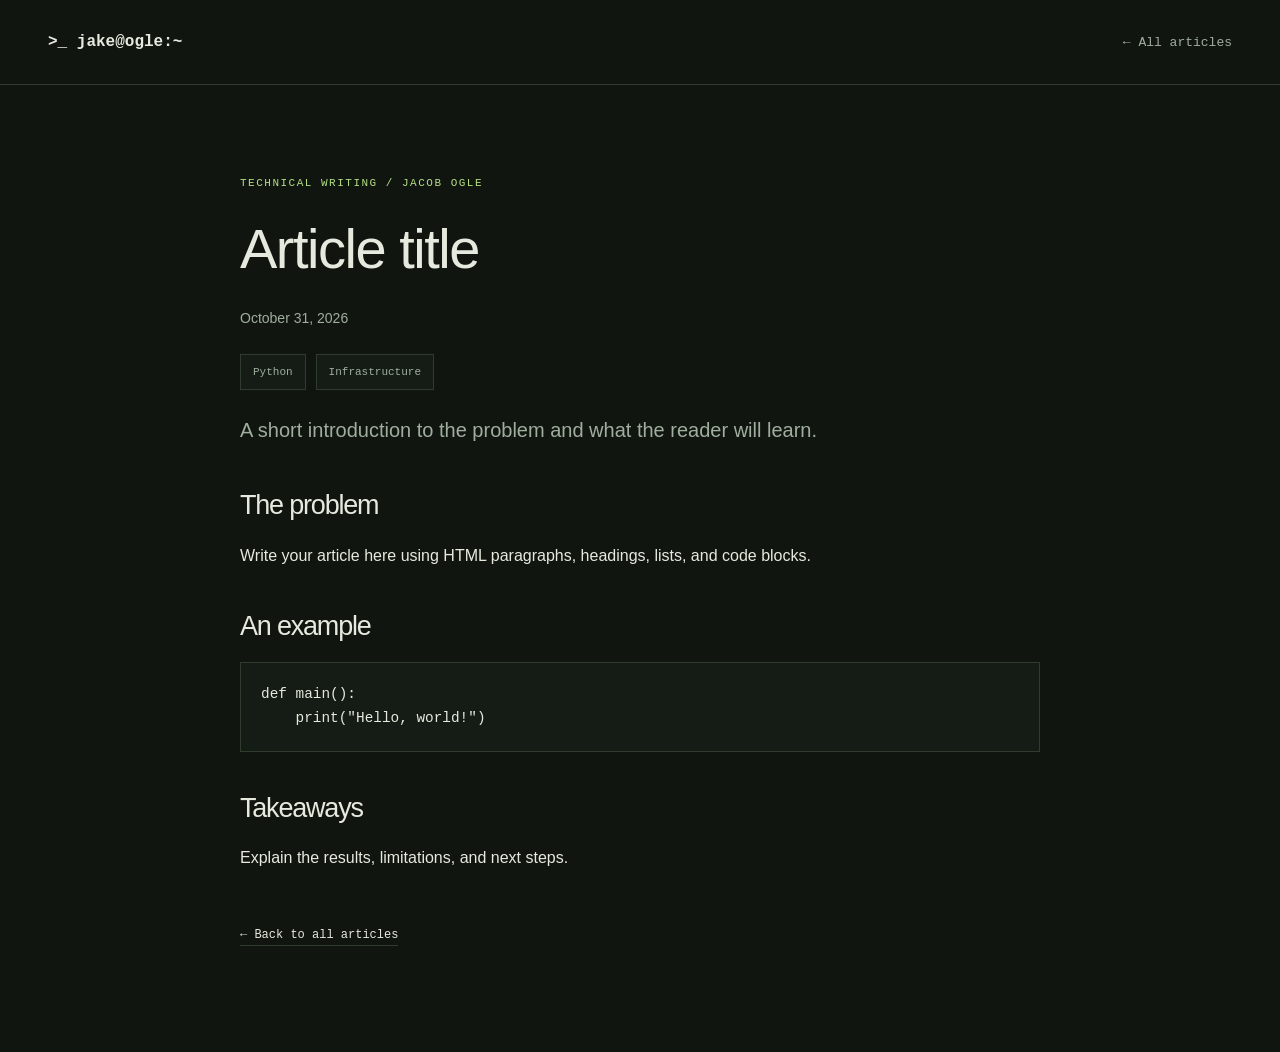
==== blog/_template.html @ c6963bb5 "Add tagged technical blog section and update location" ====
<!doctype html>
<html lang="en">
<head>
  <meta charset="utf-8">
  <meta name="viewport" content="width=device-width, initial-scale=1">
  <!-- Remove noindex from your published copy. -->
  <meta name="robots" content="noindex">
  <meta name="description" content="Replace with a short article summary.">
  <title>Article title | Jacob Ogle</title>
  <link rel="icon" href="../assets/favicon.svg" type="image/svg+xml">
  <link rel="stylesheet" href="../styles.css">
</head>
<body>
<a class="skip" href="#main">Skip to content</a>
<header class="site-header">
  <a class="brand" href="../index.html">&gt;_ jake@ogle:~</a>
  <nav aria-label="Main navigation"><a href="../index.html#blog">← All articles</a></nav>
</header>
<main id="main" class="wrap section article-page">
  <article>
    <header>
      <p class="eyebrow">TECHNICAL WRITING / JACOB OGLE</p>
      <h1>Article title</h1>
      <p class="about-copy"><time datetime="2026-10-31">October 31, 2026</time></p>
      <ul class="blog-tags" aria-label="Article tags"><li>Python</li><li>Infrastructure</li></ul>
      <p class="article-lede">A short introduction to the problem and what the reader will learn.</p>
    </header>
    <h2>The problem</h2>
    <p>Write your article here using HTML paragraphs, headings, lists, and code blocks.</p>
    <h2>An example</h2>
    <pre><code>def main():
    print("Hello, world!")</code></pre>
    <h2>Takeaways</h2>
    <p>Explain the results, limitations, and next steps.</p>
  </article>
  <p><a class="text-link" href="../index.html#blog">← Back to all articles</a></p>
</main>
</body>
</html>
---- styles.css ----
:root{color-scheme:dark;--bg:#101510;--panel:#151c16;--text:#e6e9dd;--muted:#a0ae9e;--green:#b4df83;--amber:#e5c38b;--line:#303c2e;--mono:ui-monospace,SFMono-Regular,Consolas,"Liberation Mono",monospace;--sans:-apple-system,BlinkMacSystemFont,"Segoe UI",sans-serif}*{box-sizing:border-box}html{scroll-behavior:smooth;scroll-padding-top:95px}body{margin:0;background:var(--bg);color:var(--text);font-family:var(--sans);line-height:1.65;-webkit-font-smoothing:antialiased}a{color:inherit;text-decoration:none}a:hover{color:var(--green)}button,input{font:inherit}a,button,input{touch-action:manipulation}:focus-visible{outline:2px solid var(--green);outline-offset:5px}::selection{background:var(--green);color:var(--bg)}.wrap{width:min(1200px,calc(100% - 96px));margin-inline:auto}.muted{color:var(--muted)}.site-header{height:85px;border-bottom:1px solid var(--line);display:flex;align-items:center;justify-content:space-between;padding-inline:48px;gap:25px;font:13px var(--mono);background:var(--bg)}.brand{font-size:16px;font-weight:600;white-space:nowrap}.brand-icon{background:var(--green);color:var(--bg);padding:7px 9px;margin-right:10px}.site-header nav{display:flex;gap:29px;color:var(--muted)}.header-resume{color:var(--green)}.hero{display:grid;grid-template-columns:1.05fr 1fr;gap:65px;align-items:center;padding-block:100px 83px}.eyebrow{font:11px/1.6 var(--mono);letter-spacing:1.5px;color:var(--green);margin:0 0 24px}.status-dot{display:inline-block;width:7px;height:7px;background:var(--green);border-radius:50%;margin-right:9px;box-shadow:0 0 15px #b4df8340}h1,h2,h3,p{margin-top:0}h1{font-size:clamp(46px,5.4vw,76px);font-weight:500;line-height:1.05;letter-spacing:-4px;margin-bottom:24px}.cursor{color:var(--green)}.hero-title{font-size:clamp(26px,3vw,39px);line-height:1.2;letter-spacing:-1px;margin-bottom:24px;color:#c8d3bf}.hero-description{color:var(--muted);max-width:460px;font-size:16px;line-height:1.8}.hero-actions{display:flex;align-items:center;gap:24px;margin:31px 0 38px}.button{display:inline-flex;align-items:center;justify-content:space-between;gap:24px;padding:12px 18px;font:12px/1.6 var(--mono)}.primary{background:var(--green);color:var(--bg);border:1px solid var(--green)}.primary:hover{background:#c9efa1;color:var(--bg)}.text-link{font:12px/1.7 var(--mono);border-bottom:1px solid var(--line);padding-bottom:3px}.current{font:11px/1.9 var(--mono);margin:0}.current-company{padding-left:85px;color:var(--muted)}.terminal{border:1px solid #42513c;background:#0b100c;box-shadow:14px 14px 0 #1b2318;min-width:0;font:11px/1.8 var(--mono)}.terminal-bar{display:flex;align-items:center;justify-content:space-between;background:#1c251a;color:var(--muted);padding:12px 16px;border-bottom:1px solid var(--line);gap:12px;font-size:10px}.window-dots{display:flex;gap:5px}.window-dots i{width:7px;height:7px;border-radius:50%;background:#78876f}.window-dots i:first-child{background:#ba8068}.window-dots i:nth-child(2){background:#c4ab6d}.window-dots i:nth-child(3){background:#93b77e}.terminal-shell{color:#8b9d83}.terminal-body{padding:23px 21px}.terminal-body p{margin-bottom:14px}.prompt{color:var(--green);white-space:nowrap}.terminal-profile{padding-block:2px 10px}.terminal-profile p{margin:0}.term-key{color:#ccd3c3}.term-value{color:var(--amber)}.terminal-comment{color:var(--muted)}.terminal-table{display:grid;grid-template-columns:1fr auto;gap:8px 12px;font-size:10px}.terminal-table>span:nth-child(-n+2){font-size:9px;letter-spacing:1px;color:var(--muted);padding-bottom:5px;border-bottom:1px solid var(--line)}.terminal-table strong{color:var(--green);font-weight:400}.terminal-rule{border-top:1px dashed var(--line);margin:20px 0 13px}.terminal-hint{font-size:10px;color:var(--muted)}.terminal-hint span{color:var(--text)}#terminal-form{display:flex;align-items:center;gap:8px}#command{background:transparent;border:0;border-bottom:1px solid var(--line);border-radius:0;min-width:0;width:100%;color:var(--text);padding:5px 0;font:11px var(--mono)}#terminal-form button{background:none;border:0;color:var(--green);padding:5px;cursor:pointer}#terminal-output{max-height:190px;overflow:auto;overflow-wrap:anywhere;scrollbar-color:var(--line) transparent}#terminal-output p{white-space:pre-wrap;margin-bottom:12px;color:var(--muted)}#terminal-output a{color:var(--green);text-decoration:underline}.stack-strip{border-block:1px solid var(--line);background:#141a13}.stack-strip .wrap{display:flex;justify-content:space-between;gap:24px;flex-wrap:wrap;padding-block:20px;font:11px var(--mono);color:var(--muted)}.strip-label{font-size:9px;letter-spacing:1px;color:var(--green)}.section{padding-block:88px}.section-heading{display:flex;justify-content:space-between;align-items:end;gap:25px;margin-bottom:44px}.section-heading .eyebrow{margin-bottom:12px}h2{font-size:clamp(27px,3vw,39px);line-height:1.25;letter-spacing:-1.2px;font-weight:450;margin-bottom:0}.section-heading>p{font:12px/1.8 var(--mono);color:var(--muted);margin:0}.experience-section{background:#141b14;border-block:1px solid var(--line)}.timeline{border-top:1px solid var(--line)}.job{display:grid;grid-template-columns:185px 1fr 110px;gap:25px;border-bottom:1px solid var(--line);padding-block:27px}.job-date{font:10px/1.7 var(--mono);color:var(--muted);padding-top:4px}.job h3{font-size:18px;font-weight:500;line-height:1.4;margin-bottom:4px}.job-company{font-size:13px;color:var(--green);margin-bottom:9px}.job-company span{color:var(--muted)}.job div>p:not(.job-company){font-size:13px;color:var(--muted);margin-bottom:0;max-width:650px}.job div>p.job-note{font:10px/1.8 var(--mono);margin-top:9px}.job-place{font:10px/1.8 var(--mono);color:var(--muted);text-align:right;padding-top:4px}.about-section{display:grid;grid-template-columns:1fr 1fr;gap:100px}.about-section h2{margin-bottom:25px}.about-copy{color:var(--muted);font-size:14px}.education{border-top:1px solid var(--line);margin-top:30px;padding-top:20px}.education h3{font:12px var(--mono);margin-bottom:22px}.education>div{display:grid;grid-template-columns:120px 1fr;gap:15px;margin-bottom:18px}.education span{font:9px/1.9 var(--mono);color:var(--muted)}.education p{font-size:12px;color:var(--muted);margin-bottom:0}.education strong{font-size:13px;color:var(--text);font-weight:500}.publications>.eyebrow{margin-bottom:17px}.publication{display:block;padding:24px 0;border-top:1px solid var(--line)}.publication-journal{font:10px var(--mono);color:var(--amber)}.publication h3{font-size:18px;line-height:1.5;font-weight:450;margin:12px 0 0}.publication h3 span{color:var(--green)}.skills-panel{margin-top:28px;border:1px solid var(--line);background:#141a13;padding:23px}.skills-panel h3{font:12px var(--mono);margin-bottom:23px}.skills-panel dl{margin:0;display:grid;grid-template-columns:75px 1fr;gap:13px;font:10px/1.8 var(--mono)}.skills-panel dt{color:var(--muted)}.skills-panel dd{margin:0}.contact-section{padding-block:75px;background:#1d291a;border-top:1px solid #3a4b32}.contact-section .eyebrow{margin-bottom:17px}.contact-section h2{font-size:clamp(39px,5vw,65px);margin-bottom:17px}.contact-section p:not(.eyebrow){color:#b2bfa9;font-size:14px}.contact-email{font-size:clamp(20px,3vw,34px);letter-spacing:-.5px;border-bottom:1px solid #5c7250;padding-bottom:8px;display:inline-block}.contact-email span{color:var(--green);margin-left:16px}.contact-links{display:flex;gap:28px;font:11px var(--mono);margin-top:30px;color:var(--green)}footer{padding-block:25px;display:flex;justify-content:space-between;gap:20px;color:var(--muted);font:9px/1.8 var(--mono)}.skip{position:absolute;top:-100px;left:15px;padding:12px;background:var(--green);color:var(--bg);z-index:10}.skip:focus{top:10px}@media(min-width:1450px){.hero{padding-block:120px}}@media(max-width:1050px){.wrap{width:calc(100% - 56px)}.site-header{padding-inline:28px}.hero{gap:35px;padding-block:70px}.terminal-body{padding:20px 15px}.hero-actions{gap:17px}.current-company{padding-left:0}.about-section{gap:50px}.job{grid-template-columns:150px 1fr 90px;gap:20px}}@media(max-width:780px){.hero{grid-template-columns:1fr;gap:45px}.hero-copy{max-width:600px}.hero-description{max-width:550px}.terminal{max-width:600px}.terminal-table{font-size:11px}.terminal-body{padding:24px}.site-header{height:auto;min-height:82px;flex-wrap:wrap;padding-block:20px;gap:20px}.site-header nav{order:3;width:100%;justify-content:space-between;gap:15px}.brand{font-size:14px}.hero{padding-block:55px}.hero h1{font-size:64px}.hero-title{font-size:34px}.section{padding-block:60px}.section-heading{display:block;margin-bottom:30px}.section-heading>p,.section-heading>a{display:inline-block;margin-top:20px}.about-section{grid-template-columns:1fr;gap:40px}.job{grid-template-columns:130px 1fr}.job-place{display:none}footer{flex-wrap:wrap}footer>span:nth-child(2){display:none}}@media(max-width:460px){.wrap{width:calc(100% - 36px)}.site-header{padding-inline:18px}.hero h1{font-size:55px;letter-spacing:-3px}.hero-title{font-size:30px}.eyebrow{font-size:9px}.hero-actions{gap:18px}.button{padding:11px 14px;gap:15px}.text-link{font-size:11px}.terminal{box-shadow:7px 7px 0 #1b2318}.terminal-body{padding:17px 12px;font-size:10px}.terminal-table{font-size:9px;gap:9px 8px}.terminal-profile{font-size:9px}#terminal-form{gap:6px}.terminal-shell{display:none}.job{grid-template-columns:1fr;gap:8px}.job-date{margin-bottom:0}.education>div{grid-template-columns:100px 1fr;gap:10px}.contact-links{gap:23px;font-size:10px}.stack-strip .wrap{gap:16px 22px}.contact-email{font-size:23px}}@media(prefers-reduced-motion:reduce){html{scroll-behavior:auto}}

/* Compact technical overview */
.technical-section{padding-block:60px}.technical-section .section-heading{margin-bottom:27px}.technical-overview{margin:0;border-top:1px solid var(--line)}.technical-row{display:grid;grid-template-columns:250px 1fr;gap:30px;padding-block:22px;border-bottom:1px solid var(--line)}.technical-row dt{font:13px/1.8 var(--mono);color:var(--green)}.technical-row dd{margin:0;font-size:14px;color:var(--muted)}.technical-tools{display:block;font:10px/1.8 var(--mono);color:var(--amber);margin-top:9px}@media(max-width:780px){.technical-row{grid-template-columns:200px 1fr;gap:20px}}@media(max-width:560px){.technical-row{grid-template-columns:1fr;gap:7px}.technical-section{padding-block:45px}}

/* Technical writing and article pages */
.blog-section{border-top:1px solid var(--line)}.blog-tags{display:flex;flex-wrap:wrap;gap:10px;padding:0;margin:22px 0;list-style:none}.blog-tags[hidden],[hidden]{display:none!important}.blog-tags button,.blog-tags li{border:1px solid var(--line);background:var(--panel);color:var(--muted);padding:7px 12px;font:11px/1.6 var(--mono)}.blog-tags button{cursor:pointer}.blog-tags button[aria-pressed="true"]{background:var(--green);color:var(--bg);border-color:var(--green)}.blog-posts>article{border-top:1px solid var(--line);padding-block:25px}.blog-posts h3{font-size:23px;font-weight:500;margin-bottom:10px}.blog-posts time{font:11px var(--mono);color:var(--amber)}.blog-posts p,.blog-empty{color:var(--muted);font-size:14px}.blog-empty{border:1px dashed var(--line);padding:25px;margin-top:25px}.article-page{max-width:800px}.article-page h1{font-size:clamp(34px,5vw,56px);letter-spacing:-1.5px;line-height:1.15;overflow-wrap:anywhere}.article-page h2{font-size:27px;margin:40px 0 18px}.article-page h3{margin-top:30px}.article-page article{margin-bottom:45px}.article-page p,.article-page li{line-height:1.85}.article-lede{font-size:20px;color:var(--muted)}.article-page pre{padding:20px;background:var(--panel);border:1px solid var(--line);overflow-x:auto}.article-page code{font-family:var(--mono);font-size:.9em}.article-page article a{color:var(--green);text-decoration:underline}.article-page img{max-width:100%;height:auto}@media(max-width:460px){.site-header nav{gap:10px;font-size:11px}}

.blog-posts:has(>article:not([hidden])) + .blog-empty{display:none}
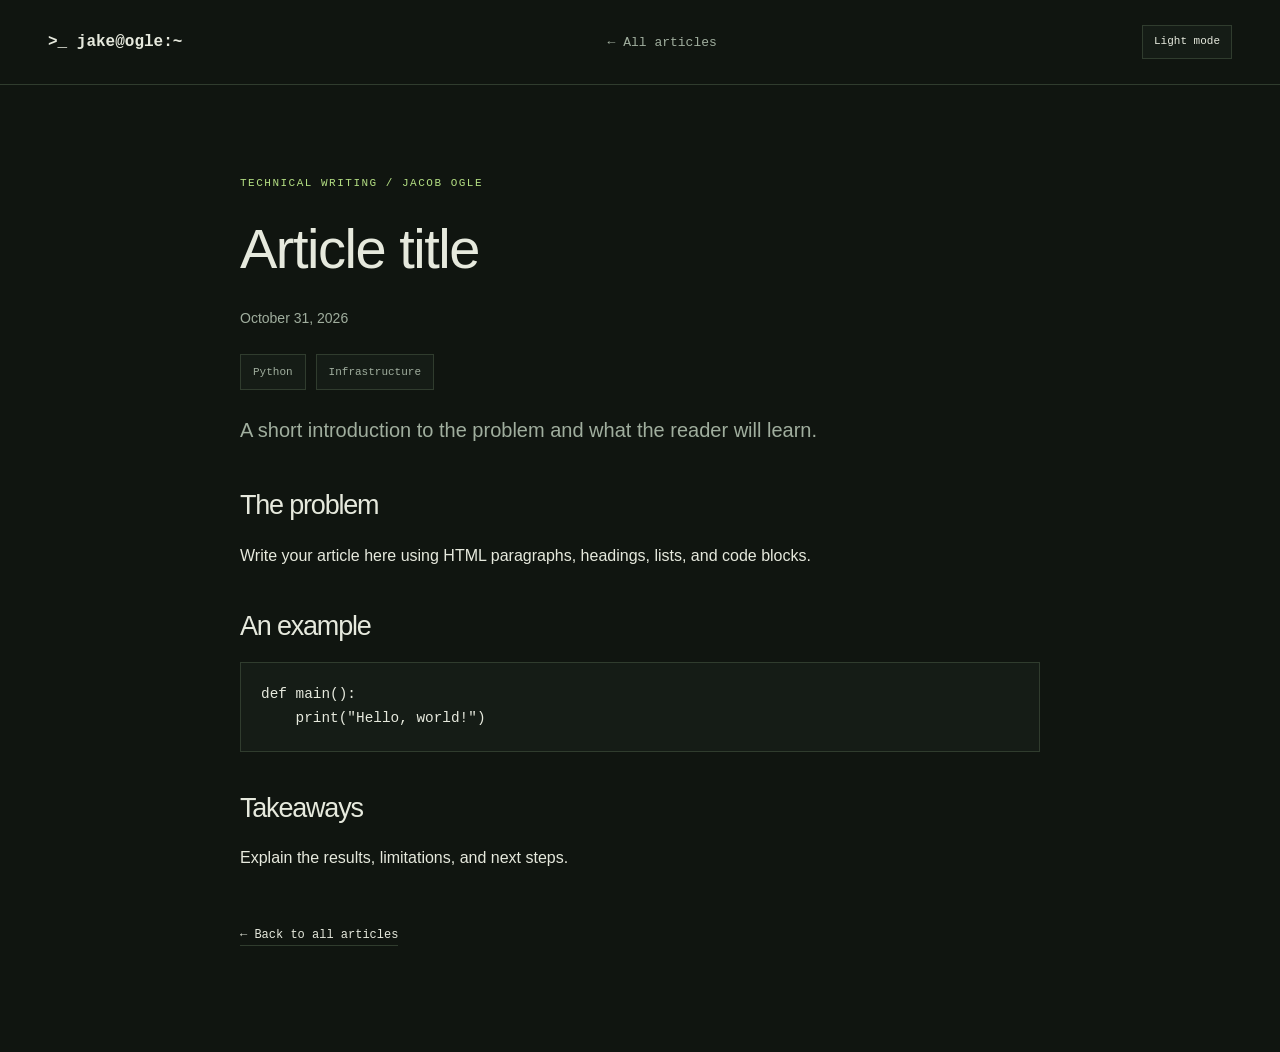
==== commit bc95abe4: "Add persistent light mode toggle with dark default" ====
--- a/blog/_template.html
+++ b/blog/_template.html
@@ -3,11 +3,13 @@
 <head>
   <meta charset="utf-8">
   <meta name="viewport" content="width=device-width, initial-scale=1">
+  <meta name="theme-color" content="#101510">
   <!-- Remove noindex from your published copy. -->
   <meta name="robots" content="noindex">
   <meta name="description" content="Replace with a short article summary.">
   <title>Article title | Jacob Ogle</title>
   <link rel="icon" href="../assets/favicon.svg" type="image/svg+xml">
+  <script src="../theme.js"></script>
   <link rel="stylesheet" href="../styles.css">
 </head>
 <body>
@@ -15,6 +17,7 @@
 <header class="site-header">
   <a class="brand" href="../index.html">&gt;_ jake@ogle:~</a>
   <nav aria-label="Main navigation"><a href="../index.html#blog">← All articles</a></nav>
+  <button class="theme-toggle" type="button" aria-pressed="false" hidden>Light mode</button>
 </header>
 <main id="main" class="wrap section article-page">
   <article>
--- a/styles.css
+++ b/styles.css
@@ -1,4 +1,4 @@
-:root{color-scheme:dark;--bg:#101510;--panel:#151c16;--text:#e6e9dd;--muted:#a0ae9e;--green:#b4df83;--amber:#e5c38b;--line:#303c2e;--mono:ui-monospace,SFMono-Regular,Consolas,"Liberation Mono",monospace;--sans:-apple-system,BlinkMacSystemFont,"Segoe UI",sans-serif}*{box-sizing:border-box}html{scroll-behavior:smooth;scroll-padding-top:95px}body{margin:0;background:var(--bg);color:var(--text);font-family:var(--sans);line-height:1.65;-webkit-font-smoothing:antialiased}a{color:inherit;text-decoration:none}a:hover{color:var(--green)}button,input{font:inherit}a,button,input{touch-action:manipulation}:focus-visible{outline:2px solid var(--green);outline-offset:5px}::selection{background:var(--green);color:var(--bg)}.wrap{width:min(1200px,calc(100% - 96px));margin-inline:auto}.muted{color:var(--muted)}.site-header{height:85px;border-bottom:1px solid var(--line);display:flex;align-items:center;justify-content:space-between;padding-inline:48px;gap:25px;font:13px var(--mono);background:var(--bg)}.brand{font-size:16px;font-weight:600;white-space:nowrap}.brand-icon{background:var(--green);color:var(--bg);padding:7px 9px;margin-right:10px}.site-header nav{display:flex;gap:29px;color:var(--muted)}.header-resume{color:var(--green)}.hero{display:grid;grid-template-columns:1.05fr 1fr;gap:65px;align-items:center;padding-block:100px 83px}.eyebrow{font:11px/1.6 var(--mono);letter-spacing:1.5px;color:var(--green);margin:0 0 24px}.status-dot{display:inline-block;width:7px;height:7px;background:var(--green);border-radius:50%;margin-right:9px;box-shadow:0 0 15px #b4df8340}h1,h2,h3,p{margin-top:0}h1{font-size:clamp(46px,5.4vw,76px);font-weight:500;line-height:1.05;letter-spacing:-4px;margin-bottom:24px}.cursor{color:var(--green)}.hero-title{font-size:clamp(26px,3vw,39px);line-height:1.2;letter-spacing:-1px;margin-bottom:24px;color:#c8d3bf}.hero-description{color:var(--muted);max-width:460px;font-size:16px;line-height:1.8}.hero-actions{display:flex;align-items:center;gap:24px;margin:31px 0 38px}.button{display:inline-flex;align-items:center;justify-content:space-between;gap:24px;padding:12px 18px;font:12px/1.6 var(--mono)}.primary{background:var(--green);color:var(--bg);border:1px solid var(--green)}.primary:hover{background:#c9efa1;color:var(--bg)}.text-link{font:12px/1.7 var(--mono);border-bottom:1px solid var(--line);padding-bottom:3px}.current{font:11px/1.9 var(--mono);margin:0}.current-company{padding-left:85px;color:var(--muted)}.terminal{border:1px solid #42513c;background:#0b100c;box-shadow:14px 14px 0 #1b2318;min-width:0;font:11px/1.8 var(--mono)}.terminal-bar{display:flex;align-items:center;justify-content:space-between;background:#1c251a;color:var(--muted);padding:12px 16px;border-bottom:1px solid var(--line);gap:12px;font-size:10px}.window-dots{display:flex;gap:5px}.window-dots i{width:7px;height:7px;border-radius:50%;background:#78876f}.window-dots i:first-child{background:#ba8068}.window-dots i:nth-child(2){background:#c4ab6d}.window-dots i:nth-child(3){background:#93b77e}.terminal-shell{color:#8b9d83}.terminal-body{padding:23px 21px}.terminal-body p{margin-bottom:14px}.prompt{color:var(--green);white-space:nowrap}.terminal-profile{padding-block:2px 10px}.terminal-profile p{margin:0}.term-key{color:#ccd3c3}.term-value{color:var(--amber)}.terminal-comment{color:var(--muted)}.terminal-table{display:grid;grid-template-columns:1fr auto;gap:8px 12px;font-size:10px}.terminal-table>span:nth-child(-n+2){font-size:9px;letter-spacing:1px;color:var(--muted);padding-bottom:5px;border-bottom:1px solid var(--line)}.terminal-table strong{color:var(--green);font-weight:400}.terminal-rule{border-top:1px dashed var(--line);margin:20px 0 13px}.terminal-hint{font-size:10px;color:var(--muted)}.terminal-hint span{color:var(--text)}#terminal-form{display:flex;align-items:center;gap:8px}#command{background:transparent;border:0;border-bottom:1px solid var(--line);border-radius:0;min-width:0;width:100%;color:var(--text);padding:5px 0;font:11px var(--mono)}#terminal-form button{background:none;border:0;color:var(--green);padding:5px;cursor:pointer}#terminal-output{max-height:190px;overflow:auto;overflow-wrap:anywhere;scrollbar-color:var(--line) transparent}#terminal-output p{white-space:pre-wrap;margin-bottom:12px;color:var(--muted)}#terminal-output a{color:var(--green);text-decoration:underline}.stack-strip{border-block:1px solid var(--line);background:#141a13}.stack-strip .wrap{display:flex;justify-content:space-between;gap:24px;flex-wrap:wrap;padding-block:20px;font:11px var(--mono);color:var(--muted)}.strip-label{font-size:9px;letter-spacing:1px;color:var(--green)}.section{padding-block:88px}.section-heading{display:flex;justify-content:space-between;align-items:end;gap:25px;margin-bottom:44px}.section-heading .eyebrow{margin-bottom:12px}h2{font-size:clamp(27px,3vw,39px);line-height:1.25;letter-spacing:-1.2px;font-weight:450;margin-bottom:0}.section-heading>p{font:12px/1.8 var(--mono);color:var(--muted);margin:0}.experience-section{background:#141b14;border-block:1px solid var(--line)}.timeline{border-top:1px solid var(--line)}.job{display:grid;grid-template-columns:185px 1fr 110px;gap:25px;border-bottom:1px solid var(--line);padding-block:27px}.job-date{font:10px/1.7 var(--mono);color:var(--muted);padding-top:4px}.job h3{font-size:18px;font-weight:500;line-height:1.4;margin-bottom:4px}.job-company{font-size:13px;color:var(--green);margin-bottom:9px}.job-company span{color:var(--muted)}.job div>p:not(.job-company){font-size:13px;color:var(--muted);margin-bottom:0;max-width:650px}.job div>p.job-note{font:10px/1.8 var(--mono);margin-top:9px}.job-place{font:10px/1.8 var(--mono);color:var(--muted);text-align:right;padding-top:4px}.about-section{display:grid;grid-template-columns:1fr 1fr;gap:100px}.about-section h2{margin-bottom:25px}.about-copy{color:var(--muted);font-size:14px}.education{border-top:1px solid var(--line);margin-top:30px;padding-top:20px}.education h3{font:12px var(--mono);margin-bottom:22px}.education>div{display:grid;grid-template-columns:120px 1fr;gap:15px;margin-bottom:18px}.education span{font:9px/1.9 var(--mono);color:var(--muted)}.education p{font-size:12px;color:var(--muted);margin-bottom:0}.education strong{font-size:13px;color:var(--text);font-weight:500}.publications>.eyebrow{margin-bottom:17px}.publication{display:block;padding:24px 0;border-top:1px solid var(--line)}.publication-journal{font:10px var(--mono);color:var(--amber)}.publication h3{font-size:18px;line-height:1.5;font-weight:450;margin:12px 0 0}.publication h3 span{color:var(--green)}.skills-panel{margin-top:28px;border:1px solid var(--line);background:#141a13;padding:23px}.skills-panel h3{font:12px var(--mono);margin-bottom:23px}.skills-panel dl{margin:0;display:grid;grid-template-columns:75px 1fr;gap:13px;font:10px/1.8 var(--mono)}.skills-panel dt{color:var(--muted)}.skills-panel dd{margin:0}.contact-section{padding-block:75px;background:#1d291a;border-top:1px solid #3a4b32}.contact-section .eyebrow{margin-bottom:17px}.contact-section h2{font-size:clamp(39px,5vw,65px);margin-bottom:17px}.contact-section p:not(.eyebrow){color:#b2bfa9;font-size:14px}.contact-email{font-size:clamp(20px,3vw,34px);letter-spacing:-.5px;border-bottom:1px solid #5c7250;padding-bottom:8px;display:inline-block}.contact-email span{color:var(--green);margin-left:16px}.contact-links{display:flex;gap:28px;font:11px var(--mono);margin-top:30px;color:var(--green)}footer{padding-block:25px;display:flex;justify-content:space-between;gap:20px;color:var(--muted);font:9px/1.8 var(--mono)}.skip{position:absolute;top:-100px;left:15px;padding:12px;background:var(--green);color:var(--bg);z-index:10}.skip:focus{top:10px}@media(min-width:1450px){.hero{padding-block:120px}}@media(max-width:1050px){.wrap{width:calc(100% - 56px)}.site-header{padding-inline:28px}.hero{gap:35px;padding-block:70px}.terminal-body{padding:20px 15px}.hero-actions{gap:17px}.current-company{padding-left:0}.about-section{gap:50px}.job{grid-template-columns:150px 1fr 90px;gap:20px}}@media(max-width:780px){.hero{grid-template-columns:1fr;gap:45px}.hero-copy{max-width:600px}.hero-description{max-width:550px}.terminal{max-width:600px}.terminal-table{font-size:11px}.terminal-body{padding:24px}.site-header{height:auto;min-height:82px;flex-wrap:wrap;padding-block:20px;gap:20px}.site-header nav{order:3;width:100%;justify-content:space-between;gap:15px}.brand{font-size:14px}.hero{padding-block:55px}.hero h1{font-size:64px}.hero-title{font-size:34px}.section{padding-block:60px}.section-heading{display:block;margin-bottom:30px}.section-heading>p,.section-heading>a{display:inline-block;margin-top:20px}.about-section{grid-template-columns:1fr;gap:40px}.job{grid-template-columns:130px 1fr}.job-place{display:none}footer{flex-wrap:wrap}footer>span:nth-child(2){display:none}}@media(max-width:460px){.wrap{width:calc(100% - 36px)}.site-header{padding-inline:18px}.hero h1{font-size:55px;letter-spacing:-3px}.hero-title{font-size:30px}.eyebrow{font-size:9px}.hero-actions{gap:18px}.button{padding:11px 14px;gap:15px}.text-link{font-size:11px}.terminal{box-shadow:7px 7px 0 #1b2318}.terminal-body{padding:17px 12px;font-size:10px}.terminal-table{font-size:9px;gap:9px 8px}.terminal-profile{font-size:9px}#terminal-form{gap:6px}.terminal-shell{display:none}.job{grid-template-columns:1fr;gap:8px}.job-date{margin-bottom:0}.education>div{grid-template-columns:100px 1fr;gap:10px}.contact-links{gap:23px;font-size:10px}.stack-strip .wrap{gap:16px 22px}.contact-email{font-size:23px}}@media(prefers-reduced-motion:reduce){html{scroll-behavior:auto}}
+:root{color-scheme:dark;--bg:#101510;--panel:#151c16;--text:#e6e9dd;--muted:#a0ae9e;--green:#b4df83;--amber:#e5c38b;--line:#303c2e;--mono:ui-monospace,SFMono-Regular,Consolas,"Liberation Mono",monospace;--sans:-apple-system,BlinkMacSystemFont,"Segoe UI",sans-serif}*{box-sizing:border-box}html{scroll-behavior:smooth;scroll-padding-top:95px}body{margin:0;background:var(--bg);color:var(--text);font-family:var(--sans);line-height:1.65;-webkit-font-smoothing:antialiased}a{color:inherit;text-decoration:none}a:hover{color:var(--green)}button,input{font:inherit}a,button,input{touch-action:manipulation}:focus-visible{outline:2px solid var(--green);outline-offset:5px}::selection{background:var(--green);color:var(--bg)}.wrap{width:min(1200px,calc(100% - 96px));margin-inline:auto}.muted{color:var(--muted)}.site-header{height:85px;border-bottom:1px solid var(--line);display:flex;align-items:center;justify-content:space-between;padding-inline:48px;gap:25px;font:13px var(--mono);background:var(--bg)}.brand{font-size:16px;font-weight:600;white-space:nowrap}.brand-icon{background:var(--green);color:var(--bg);padding:7px 9px;margin-right:10px}.site-header nav{display:flex;gap:29px;color:var(--muted)}.header-resume{color:var(--green)}.hero{display:grid;grid-template-columns:1.05fr 1fr;gap:65px;align-items:center;padding-block:100px 83px}.eyebrow{font:11px/1.6 var(--mono);letter-spacing:1.5px;color:var(--green);margin:0 0 24px}.status-dot{display:inline-block;width:7px;height:7px;background:var(--green);border-radius:50%;margin-right:9px;box-shadow:0 0 15px #b4df8340}h1,h2,h3,p{margin-top:0}h1{font-size:clamp(46px,5.4vw,76px);font-weight:500;line-height:1.05;letter-spacing:-4px;margin-bottom:24px}.cursor{color:var(--green)}.hero-title{font-size:clamp(26px,3vw,39px);line-height:1.2;letter-spacing:-1px;margin-bottom:24px;color:var(--heading)}.hero-description{color:var(--muted);max-width:460px;font-size:16px;line-height:1.8}.hero-actions{display:flex;align-items:center;gap:24px;margin:31px 0 38px}.button{display:inline-flex;align-items:center;justify-content:space-between;gap:24px;padding:12px 18px;font:12px/1.6 var(--mono)}.primary{background:var(--green);color:var(--bg);border:1px solid var(--green)}.primary:hover{background:#c9efa1;color:var(--bg)}.text-link{font:12px/1.7 var(--mono);border-bottom:1px solid var(--line);padding-bottom:3px}.current{font:11px/1.9 var(--mono);margin:0}.current-company{padding-left:85px;color:var(--muted)}.terminal{border:1px solid var(--terminal-border);background:var(--terminal-bg);box-shadow:14px 14px 0 var(--terminal-shadow);min-width:0;font:11px/1.8 var(--mono)}.terminal-bar{display:flex;align-items:center;justify-content:space-between;background:var(--terminal-bar);color:var(--muted);padding:12px 16px;border-bottom:1px solid var(--line);gap:12px;font-size:10px}.window-dots{display:flex;gap:5px}.window-dots i{width:7px;height:7px;border-radius:50%;background:#78876f}.window-dots i:first-child{background:#ba8068}.window-dots i:nth-child(2){background:#c4ab6d}.window-dots i:nth-child(3){background:#93b77e}.terminal-shell{color:var(--muted)}.terminal-body{padding:23px 21px}.terminal-body p{margin-bottom:14px}.prompt{color:var(--green);white-space:nowrap}.terminal-profile{padding-block:2px 10px}.terminal-profile p{margin:0}.term-key{color:var(--text)}.term-value{color:var(--amber)}.terminal-comment{color:var(--muted)}.terminal-table{display:grid;grid-template-columns:1fr auto;gap:8px 12px;font-size:10px}.terminal-table>span:nth-child(-n+2){font-size:9px;letter-spacing:1px;color:var(--muted);padding-bottom:5px;border-bottom:1px solid var(--line)}.terminal-table strong{color:var(--green);font-weight:400}.terminal-rule{border-top:1px dashed var(--line);margin:20px 0 13px}.terminal-hint{font-size:10px;color:var(--muted)}.terminal-hint span{color:var(--text)}#terminal-form{display:flex;align-items:center;gap:8px}#command{background:transparent;border:0;border-bottom:1px solid var(--line);border-radius:0;min-width:0;width:100%;color:var(--text);padding:5px 0;font:11px var(--mono)}#terminal-form button{background:none;border:0;color:var(--green);padding:5px;cursor:pointer}#terminal-output{max-height:190px;overflow:auto;overflow-wrap:anywhere;scrollbar-color:var(--line) transparent}#terminal-output p{white-space:pre-wrap;margin-bottom:12px;color:var(--muted)}#terminal-output a{color:var(--green);text-decoration:underline}.stack-strip{border-block:1px solid var(--line);background:var(--panel)}.stack-strip .wrap{display:flex;justify-content:space-between;gap:24px;flex-wrap:wrap;padding-block:20px;font:11px var(--mono);color:var(--muted)}.strip-label{font-size:9px;letter-spacing:1px;color:var(--green)}.section{padding-block:88px}.section-heading{display:flex;justify-content:space-between;align-items:end;gap:25px;margin-bottom:44px}.section-heading .eyebrow{margin-bottom:12px}h2{font-size:clamp(27px,3vw,39px);line-height:1.25;letter-spacing:-1.2px;font-weight:450;margin-bottom:0}.section-heading>p{font:12px/1.8 var(--mono);color:var(--muted);margin:0}.experience-section{background:var(--panel);border-block:1px solid var(--line)}.timeline{border-top:1px solid var(--line)}.job{display:grid;grid-template-columns:185px 1fr 110px;gap:25px;border-bottom:1px solid var(--line);padding-block:27px}.job-date{font:10px/1.7 var(--mono);color:var(--muted);padding-top:4px}.job h3{font-size:18px;font-weight:500;line-height:1.4;margin-bottom:4px}.job-company{font-size:13px;color:var(--green);margin-bottom:9px}.job-company span{color:var(--muted)}.job div>p:not(.job-company){font-size:13px;color:var(--muted);margin-bottom:0;max-width:650px}.job div>p.job-note{font:10px/1.8 var(--mono);margin-top:9px}.job-place{font:10px/1.8 var(--mono);color:var(--muted);text-align:right;padding-top:4px}.about-section{display:grid;grid-template-columns:1fr 1fr;gap:100px}.about-section h2{margin-bottom:25px}.about-copy{color:var(--muted);font-size:14px}.education{border-top:1px solid var(--line);margin-top:30px;padding-top:20px}.education h3{font:12px var(--mono);margin-bottom:22px}.education>div{display:grid;grid-template-columns:120px 1fr;gap:15px;margin-bottom:18px}.education span{font:9px/1.9 var(--mono);color:var(--muted)}.education p{font-size:12px;color:var(--muted);margin-bottom:0}.education strong{font-size:13px;color:var(--text);font-weight:500}.publications>.eyebrow{margin-bottom:17px}.publication{display:block;padding:24px 0;border-top:1px solid var(--line)}.publication-journal{font:10px var(--mono);color:var(--amber)}.publication h3{font-size:18px;line-height:1.5;font-weight:450;margin:12px 0 0}.publication h3 span{color:var(--green)}.skills-panel{margin-top:28px;border:1px solid var(--line);background:var(--panel);padding:23px}.skills-panel h3{font:12px var(--mono);margin-bottom:23px}.skills-panel dl{margin:0;display:grid;grid-template-columns:75px 1fr;gap:13px;font:10px/1.8 var(--mono)}.skills-panel dt{color:var(--muted)}.skills-panel dd{margin:0}.contact-section{padding-block:75px;background:var(--contact-bg);border-top:1px solid var(--line)}.contact-section .eyebrow{margin-bottom:17px}.contact-section h2{font-size:clamp(39px,5vw,65px);margin-bottom:17px}.contact-section p:not(.eyebrow){color:var(--muted);font-size:14px}.contact-email{font-size:clamp(20px,3vw,34px);letter-spacing:-.5px;border-bottom:1px solid var(--contact-line);padding-bottom:8px;display:inline-block}.contact-email span{color:var(--green);margin-left:16px}.contact-links{display:flex;gap:28px;font:11px var(--mono);margin-top:30px;color:var(--green)}footer{padding-block:25px;display:flex;justify-content:space-between;gap:20px;color:var(--muted);font:9px/1.8 var(--mono)}.skip{position:absolute;top:-100px;left:15px;padding:12px;background:var(--green);color:var(--bg);z-index:10}.skip:focus{top:10px}@media(min-width:1450px){.hero{padding-block:120px}}@media(max-width:1050px){.wrap{width:calc(100% - 56px)}.site-header{padding-inline:28px}.hero{gap:35px;padding-block:70px}.terminal-body{padding:20px 15px}.hero-actions{gap:17px}.current-company{padding-left:0}.about-section{gap:50px}.job{grid-template-columns:150px 1fr 90px;gap:20px}}@media(max-width:780px){.hero{grid-template-columns:1fr;gap:45px}.hero-copy{max-width:600px}.hero-description{max-width:550px}.terminal{max-width:600px}.terminal-table{font-size:11px}.terminal-body{padding:24px}.site-header{height:auto;min-height:82px;flex-wrap:wrap;padding-block:20px;gap:20px}.site-header nav{order:3;width:100%;justify-content:space-between;gap:15px}.brand{font-size:14px}.hero{padding-block:55px}.hero h1{font-size:64px}.hero-title{font-size:34px}.section{padding-block:60px}.section-heading{display:block;margin-bottom:30px}.section-heading>p,.section-heading>a{display:inline-block;margin-top:20px}.about-section{grid-template-columns:1fr;gap:40px}.job{grid-template-columns:130px 1fr}.job-place{display:none}footer{flex-wrap:wrap}footer>span:nth-child(2){display:none}}@media(max-width:460px){.wrap{width:calc(100% - 36px)}.site-header{padding-inline:18px}.hero h1{font-size:55px;letter-spacing:-3px}.hero-title{font-size:30px}.eyebrow{font-size:9px}.hero-actions{gap:18px}.button{padding:11px 14px;gap:15px}.text-link{font-size:11px}.terminal{box-shadow:7px 7px 0 var(--terminal-shadow)}.terminal-body{padding:17px 12px;font-size:10px}.terminal-table{font-size:9px;gap:9px 8px}.terminal-profile{font-size:9px}#terminal-form{gap:6px}.terminal-shell{display:none}.job{grid-template-columns:1fr;gap:8px}.job-date{margin-bottom:0}.education>div{grid-template-columns:100px 1fr;gap:10px}.contact-links{gap:23px;font-size:10px}.stack-strip .wrap{gap:16px 22px}.contact-email{font-size:23px}}@media(prefers-reduced-motion:reduce){html{scroll-behavior:auto}}
 
 /* Compact technical overview */
 .technical-section{padding-block:60px}.technical-section .section-heading{margin-bottom:27px}.technical-overview{margin:0;border-top:1px solid var(--line)}.technical-row{display:grid;grid-template-columns:250px 1fr;gap:30px;padding-block:22px;border-bottom:1px solid var(--line)}.technical-row dt{font:13px/1.8 var(--mono);color:var(--green)}.technical-row dd{margin:0;font-size:14px;color:var(--muted)}.technical-tools{display:block;font:10px/1.8 var(--mono);color:var(--amber);margin-top:9px}@media(max-width:780px){.technical-row{grid-template-columns:200px 1fr;gap:20px}}@media(max-width:560px){.technical-row{grid-template-columns:1fr;gap:7px}.technical-section{padding-block:45px}}
@@ -7,3 +7,10 @@
 .blog-section{border-top:1px solid var(--line)}.blog-tags{display:flex;flex-wrap:wrap;gap:10px;padding:0;margin:22px 0;list-style:none}.blog-tags[hidden],[hidden]{display:none!important}.blog-tags button,.blog-tags li{border:1px solid var(--line);background:var(--panel);color:var(--muted);padding:7px 12px;font:11px/1.6 var(--mono)}.blog-tags button{cursor:pointer}.blog-tags button[aria-pressed="true"]{background:var(--green);color:var(--bg);border-color:var(--green)}.blog-posts>article{border-top:1px solid var(--line);padding-block:25px}.blog-posts h3{font-size:23px;font-weight:500;margin-bottom:10px}.blog-posts time{font:11px var(--mono);color:var(--amber)}.blog-posts p,.blog-empty{color:var(--muted);font-size:14px}.blog-empty{border:1px dashed var(--line);padding:25px;margin-top:25px}.article-page{max-width:800px}.article-page h1{font-size:clamp(34px,5vw,56px);letter-spacing:-1.5px;line-height:1.15;overflow-wrap:anywhere}.article-page h2{font-size:27px;margin:40px 0 18px}.article-page h3{margin-top:30px}.article-page article{margin-bottom:45px}.article-page p,.article-page li{line-height:1.85}.article-lede{font-size:20px;color:var(--muted)}.article-page pre{padding:20px;background:var(--panel);border:1px solid var(--line);overflow-x:auto}.article-page code{font-family:var(--mono);font-size:.9em}.article-page article a{color:var(--green);text-decoration:underline}.article-page img{max-width:100%;height:auto}@media(max-width:460px){.site-header nav{gap:10px;font-size:11px}}
 
 .blog-posts:has(>article:not([hidden])) + .blog-empty{display:none}
+
+/* Dark is the default; a saved explicit choice enables the light palette. */
+:root{--heading:#c8d3bf;--terminal-bg:#0b100c;--terminal-border:#42513c;--terminal-shadow:#1b2318;--terminal-bar:#1c251a;--contact-bg:#1d291a;--contact-line:#5c7250}
+:root[data-theme="light"]{color-scheme:light;--bg:#f6f8f2;--panel:#edf1e7;--text:#202b20;--muted:#52614c;--green:#376022;--amber:#79501b;--line:#c9d2bf;--heading:#35492d;--terminal-bg:#fafcf7;--terminal-border:#a3b497;--terminal-shadow:#dce5d4;--terminal-bar:#e5ecde;--contact-bg:#e5ecde;--contact-line:#899e78}
+.theme-toggle{border:1px solid var(--line);background:var(--panel);color:var(--text);padding:7px 11px;cursor:pointer;white-space:nowrap;font:11px/1.6 var(--mono)}.theme-toggle:hover{border-color:var(--green);color:var(--green)}
+:root[data-theme="light"] .primary:hover{background:#294b19;color:#fff}
+@media(max-width:1050px) and (min-width:781px){.site-header{gap:15px}.site-header nav{gap:16px}}
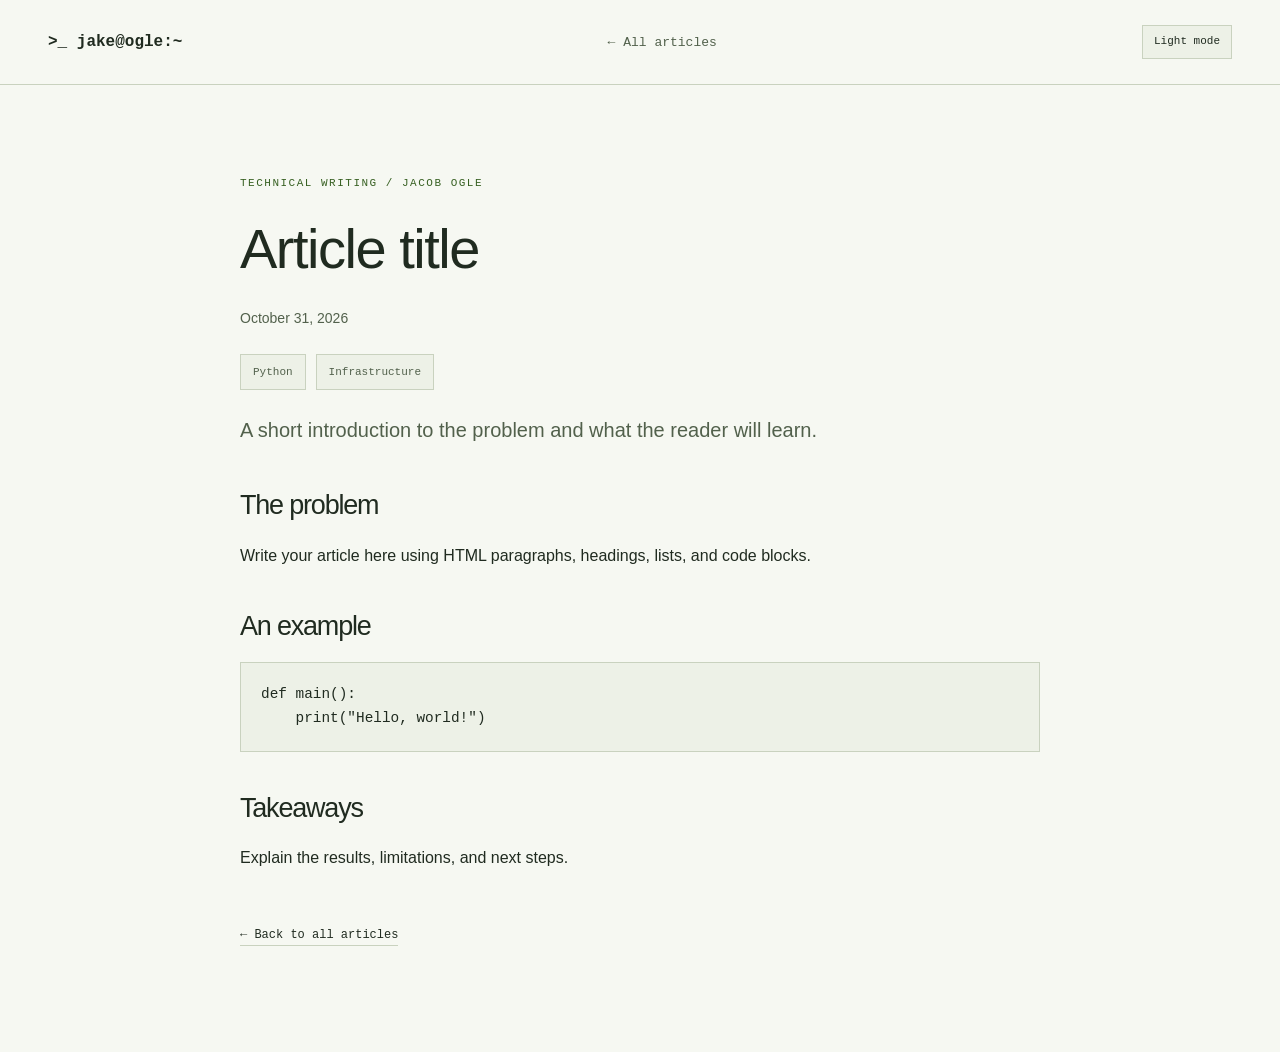
==== commit e2b16e5f: "Make light mode the default while preserving saved theme choices" ====
--- a/blog/_template.html
+++ b/blog/_template.html
@@ -1,9 +1,9 @@
 <!doctype html>
-<html lang="en">
+<html lang="en" data-theme="light">
 <head>
   <meta charset="utf-8">
   <meta name="viewport" content="width=device-width, initial-scale=1">
-  <meta name="theme-color" content="#101510">
+  <meta name="theme-color" content="#f6f8f2">
   <!-- Remove noindex from your published copy. -->
   <meta name="robots" content="noindex">
   <meta name="description" content="Replace with a short article summary.">
@@ -17,7 +17,7 @@
 <header class="site-header">
   <a class="brand" href="../index.html">&gt;_ jake@ogle:~</a>
   <nav aria-label="Main navigation"><a href="../index.html#blog">← All articles</a></nav>
-  <button class="theme-toggle" type="button" aria-pressed="false" hidden>Light mode</button>
+  <button class="theme-toggle" type="button" aria-pressed="true" hidden>Light mode</button>
 </header>
 <main id="main" class="wrap section article-page">
   <article>
--- a/styles.css
+++ b/styles.css
@@ -8,7 +8,7 @@
 
 .blog-posts:has(>article:not([hidden])) + .blog-empty{display:none}
 
-/* Dark is the default; a saved explicit choice enables the light palette. */
+/* Pages default to light; saved choices select the appropriate palette. */
 :root{--heading:#c8d3bf;--terminal-bg:#0b100c;--terminal-border:#42513c;--terminal-shadow:#1b2318;--terminal-bar:#1c251a;--contact-bg:#1d291a;--contact-line:#5c7250}
 :root[data-theme="light"]{color-scheme:light;--bg:#f6f8f2;--panel:#edf1e7;--text:#202b20;--muted:#52614c;--green:#376022;--amber:#79501b;--line:#c9d2bf;--heading:#35492d;--terminal-bg:#fafcf7;--terminal-border:#a3b497;--terminal-shadow:#dce5d4;--terminal-bar:#e5ecde;--contact-bg:#e5ecde;--contact-line:#899e78}
 .theme-toggle{border:1px solid var(--line);background:var(--panel);color:var(--text);padding:7px 11px;cursor:pointer;white-space:nowrap;font:11px/1.6 var(--mono)}.theme-toggle:hover{border-color:var(--green);color:var(--green)}
